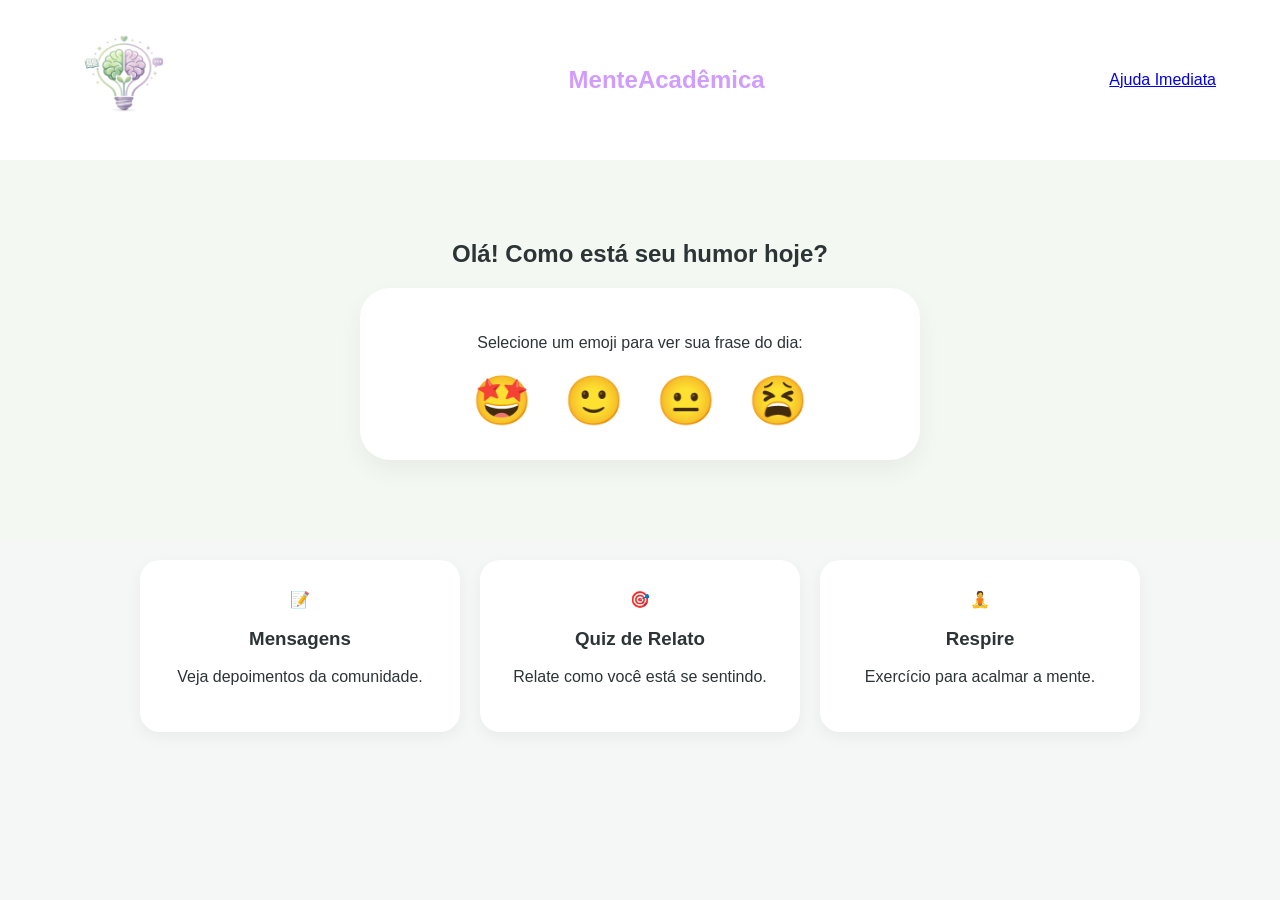
==== index.html @ f70cd0c4 "tcc" ====
<!DOCTYPE html>
<html lang="pt-br">
<head>
    <meta charset="UTF-8">
    <title>Mente Acadêmica | Início</title>
    <link rel="stylesheet" href="styles.css">
</head>
<body>

<header>
    <img class="imgLampada" src="img/imagem_lampada-removebg-preview.png">
    <div class="logo">MenteAcadêmica</div>
    <nav>
        <a href="ajuda.html" class="btn-emergency">Ajuda Imediata</a>
    </nav>
</header>

<main>
    <section class="hero">
        <h1>Olá! Como está seu humor hoje?</h1>
        
        <div class="mood-card">
            <p>Selecione um emoji para ver sua frase do dia:</p>
            <div class="mood-options">
                <button class="mood-btn" onclick="abrirPopUp('Radiante')">🤩</button>
                <button class="mood-btn" onclick="abrirPopUp('Bem')">🙂</button>
                <button class="mood-btn" onclick="abrirPopUp('Neutro')">😐</button>
                <button class="mood-btn" onclick="abrirPopUp('Exausto')">😫</button>
            </div>
        </div>
    </section>

    <div class="features-grid">
        <a href="diario.html" class="card-link">
            <div class="card">
                <div class="icon">📝</div>
                <h3>Mensagens</h3>
                <p>Veja depoimentos da comunidade.</p>
            </div>
        </a>

        <a href="quiz.html" class="card-link">
            <div class="card">
                <div class="icon">🎯</div>
                <h3>Quiz de Relato</h3>
                <p>Relate como você está se sentindo.</p>
            </div>
        </a>

        <a href="respiracao.html" class="card-link">
            <div class="card">
                <div class="icon">🧘</div>
                <h3>Respire</h3>
                <p>Exercício para acalmar a mente.</p>
            </div>
        </a>
    </div>

    <div id="modalFrase" class="modal">
        <div class="modal-content">
            <p id="textoFrase">Carregando frase...</p>
            <button class="btn-save" style="margin-top:20px" onclick="fecharPopUp()">Fechar</button>
        </div>
    </div>
</main>

<script>
    function abrirPopUp(humor) {
        // Quando você rodar o Python, ele buscará a frase real aqui:
        fetch(`/get_frase/${humor}`)
            .then(response => response.json())
            .then(data => {
                document.getElementById('textoFrase').innerText = data.frase;
                document.getElementById('modalFrase').style.display = 'block';
            })
            .catch(() => {
                // Caso o Python ainda não esteja rodando, mostra um aviso:
                document.getElementById('textoFrase').innerText = "Conecte o servidor Python para ver as frases do banco!";
                document.getElementById('modalFrase').style.display = 'block';
            });
    }
    function fecharPopUp() {
        document.getElementById('modalFrase').style.display = 'none';
    }
</script>

</body>
</html>
---- styles.css ----
:root {
    --bg: #f4f7f6;
    --primary: #5d78ff;
    --white: #ffffff;
    --text: #2d3436;
    --accent-red: #ff7675; }

body {
    font-family: 'Segoe UI', sans-serif;
    background: var(--bg);
    color: var(--text);
    margin: 0;
    display: block; }

header {
    background: var(--white);
    padding: 20px 5%;
    display: flex;
    justify-content: space-between;
    align-items: center;
    box-shadow: 0 2px 10px rgba(0, 0, 0, 0.089); }

.logo { 
    padding-left: 40px;
    font-size: 1.5rem; 
    font-weight: bold; 
    color: rgb(208, 157, 255); }

.hero { 
    text-align: center; 
    padding: 60px 20px;
    background-color: rgb(243, 248, 243); }

.mood-card {
    background: var(--white);
    max-width: 500px;
    margin: 20px auto;
    padding: 30px;
    border-radius: 30px;
    box-shadow: 0 10px 25px rgba(0,0,0,0.05); }

.mood-options { 
    display: flex; 
    justify-content: center; 
    gap: 20px; 
    margin-top: 20px; }

.mood-btn { 
    font-size: 3rem; 
    border: none; 
    background: none; 
    cursor: pointer; 
    transition: 0.2s; }

.mood-btn:hover { 
    transform: scale(1.2); }

.features-grid {
    display: grid;
    grid-template-columns: 
    repeat(auto-fit, minmax(250px, 1fr));
    gap: 20px;
    max-width: 1000px;
    margin: 0 auto 50px;
    padding: 20px;
}

.card {
    background: var(--white);
    padding: 30px;
    border-radius: 20px;
    text-align: center;
    box-shadow: 0 5px 15px rgba(0,0,0,0.05);
    transition: 0.3s;
}
.card:hover { transform: translateY(-5px); }

.card-link { text-decoration: none; color: inherit; }

.btn-save {
    background: var(--primary);
    color: white;
    border: none;
    padding: 12px 25px;
    border-radius: 50px;
    cursor: pointer;
    font-weight: bold; }

.modal {
    display: none;
    position: fixed;
    z-index: 1000;
    left: 0; top: 0; width: 100%; height: 100%;
    background: rgba(0,0,0,0.5); }

.modal-content {
    background: white;
    margin: 15% auto;
    padding: 30px;
    width: 320px;
    border-radius: 25px;
    text-align: center; }

.imgLampada {
    max-width: 120px;
    height: auto;
}
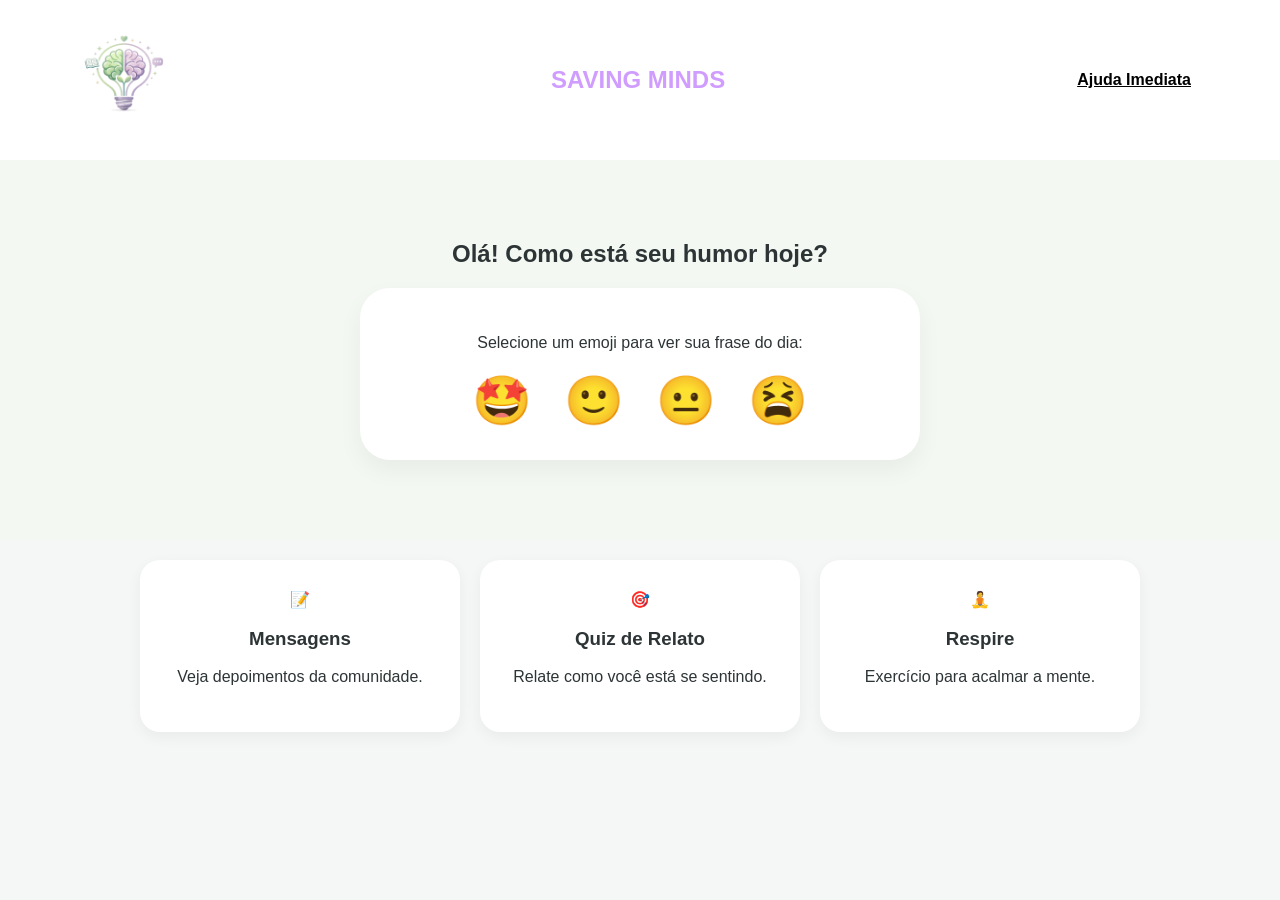
==== commit 35afb3a5: "tcc" ====
--- a/index.html
+++ b/index.html
@@ -9,9 +9,9 @@
 
 <header>
     <img class="imgLampada" src="img/imagem_lampada-removebg-preview.png">
-    <div class="logo">MenteAcadêmica</div>
+    <div class="logo">SAVING MINDS</div>
     <nav>
-        <a href="ajuda.html" class="btn-emergency">Ajuda Imediata</a>
+        <a href="ajuda.html" class="emergencyButton">Ajuda Imediata</a>
     </nav>
 </header>
 
--- a/styles.css
+++ b/styles.css
@@ -77,15 +77,25 @@
 
 .card-link { text-decoration: none; color: inherit; }
 
-.btn-save {
-    background: var(--primary);
-    color: white;
+.emergencyButton {
+    color: rgb(0, 0, 0);
     border: none;
     padding: 12px 25px;
     border-radius: 50px;
     cursor: pointer;
-    font-weight: bold; }
+    font-weight: bold;
+}
 
+
+
+.emergencyButton:hover{
+        opacity: 0.8;
+    }
+    
+.emergencyButton :active{
+        opacity: 0.6;
+
+    }
 .modal {
     display: none;
     position: fixed;
